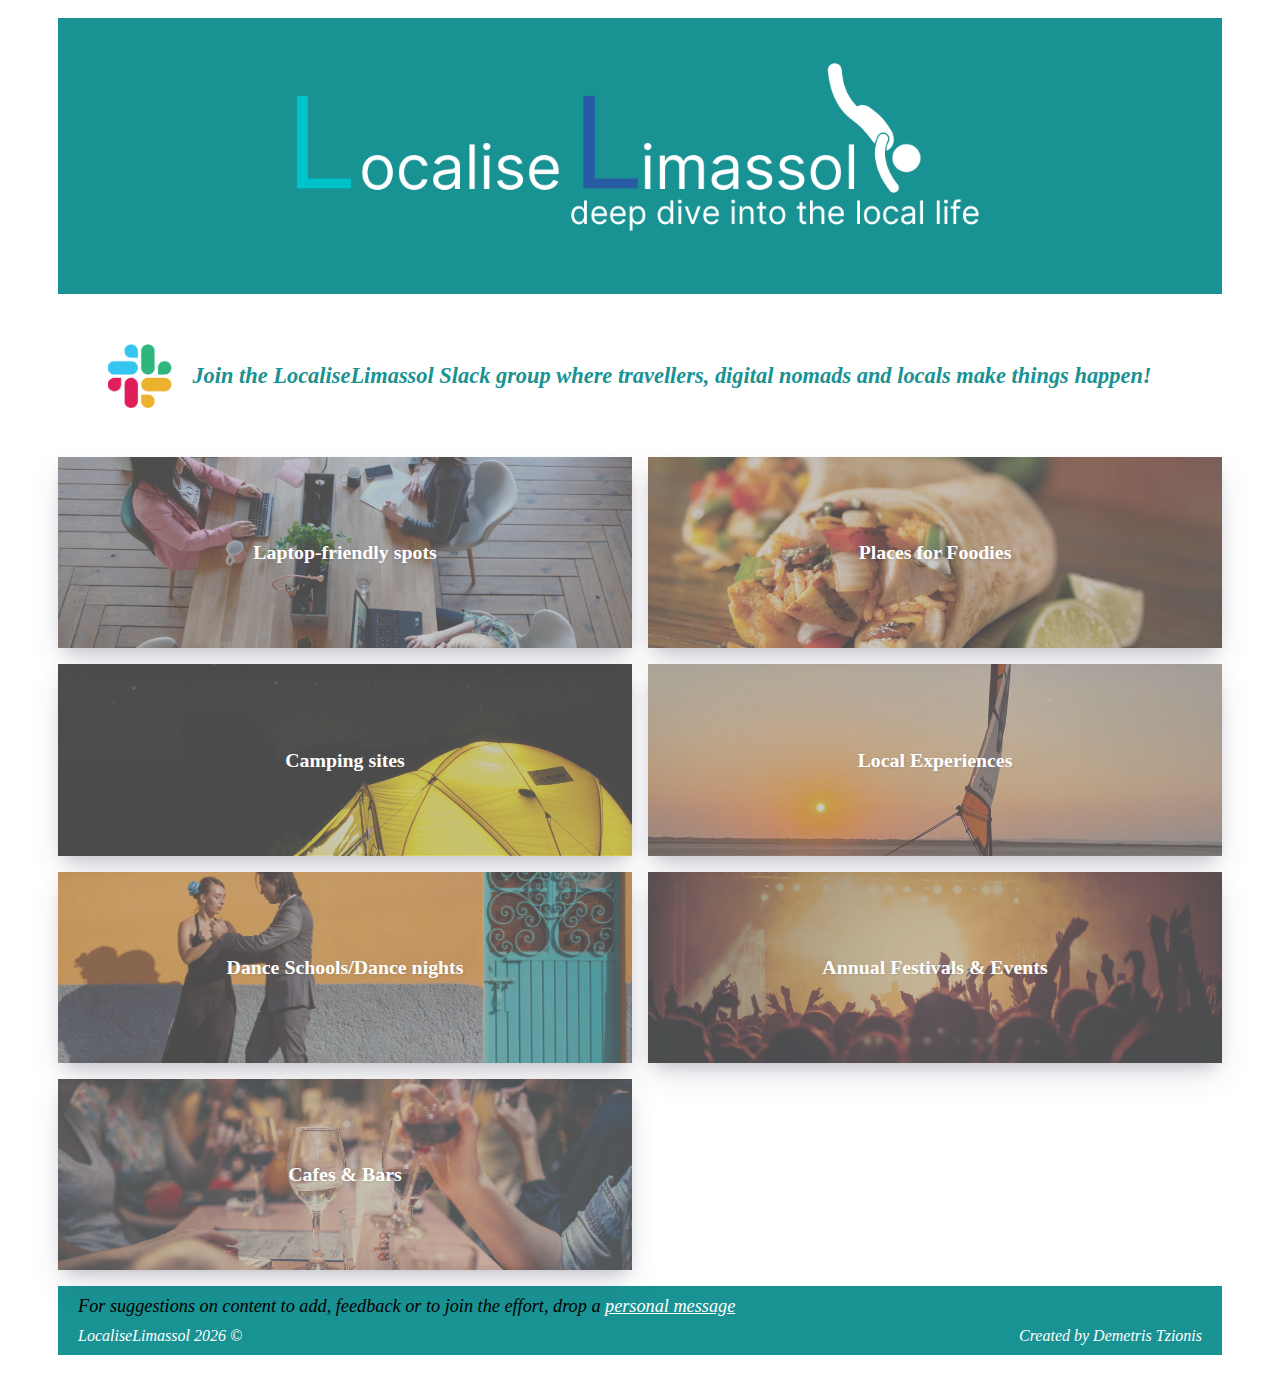
==== index.html @ a8b84a33 "changes" ====
<!DOCTYPE html>
<html lang="en">
  <head>
    <meta charset="UTF-8" />
    <meta name="viewport" content="width=device-width, initial-scale=1.0" />
    <!-- <meta name="viewport" content="width=device-width" /> -->

    <link rel="stylesheet" href="stylesheet.css" />
    <!-- link to add Bootstrap -->
    <link
      href="https://cdn.jsdelivr.net/npm/bootstrap@5.2.3/dist/css/bootstrap.min.css"
      rel="stylesheet"
      integrity="sha384-rbsA2VBKQhggwzxH7pPCaAqO46MgnOM80zW1RWuH61DGLwZJEdK2Kadq2F9CUG65"
      crossorigin="anonymous"
    />
    <title>Localise Limassol guide</title>
  </head>

  <body>
    <div class="page-container">
      <div class="homepage-banner">
        <img
          src="images/banner_image.png"
          alt="LL_banner_image"
          class="banner-image"
        />
      </div>

      <div style="padding: 10px 0 10px 0">
        <a
          href="https://join.slack.com/t/localiselimassol/shared_invite/zt-1lmui3j42-3u9LWH~Rt6pxTNJjJW_2bg"
          style="text-decoration: none"
        >
          <div class="slack_link">
            <div class="slack_logo">
              <img
                class="slack_image"
                src="images/slack_logo.webp"
                alt="slack_logo"
              />
            </div>
            <div class="slack_link_text">
              <h2 style="font-size: calc(1em + 0.5vw)">
                <em>
                  Join the <strong>LocaliseLimassol Slack group</strong> where
                  travellers, digital nomads and locals make things happen!</em
                >
              </h2>
            </div>
          </div>
        </a>
      </div>
      <div class="cards-categories">
        <!-- laptop-friendly cafes & coworkings -->
        <a
          href="https://goo.gl/maps/1qXcEgEuSHRnoxiJ8"
          class="card-category"
          target="_blank"
          style="
            background-image: linear-gradient(
                rgba(0, 0, 0, 0.3),
                rgba(0, 0, 0, 0.3)
              ),
              url('images/laptop_cafes.jpg');
          "
        >
          Laptop-friendly spots
        </a>

        <!-- foodie places -->
        <a
          href="https://goo.gl/maps/azJbjND2URUSGFXr6"
          class="card-category"
          target="_blank"
          style="
            background-image: linear-gradient(
                rgba(0, 0, 0, 0.3),
                rgba(0, 0, 0, 0.3)
              ),
              url('images/foodie_places.jpg');
          "
        >
          Places for Foodies
        </a>

        <!-- camping -->
        <a
          href="https://goo.gl/maps/Th1WU4tLkbC664MfA"
          class="card-category"
          target="_blank"
          style="
            background-image: linear-gradient(
                rgba(0, 0, 0, 0.3),
                rgba(0, 0, 0, 0.3)
              ),
              url('images/camping.jpg');
          "
        >
          Camping sites
        </a>

        <!-- local experiences -->
        <a
          href="local_experiences.html"
          class="card-category"
          target="_blank"
          style="
            background-image: linear-gradient(
                rgba(0, 0, 0, 0.3),
                rgba(0, 0, 0, 0.3)
              ),
              url('images/local_experiences.jpg');
          "
        >
          Local Experiences
        </a>

        <!-- dance schools/places -->
        <a
          href="https://goo.gl/maps/K4gyEoMiTsfsdj3j6"
          class="card-category"
          target="_blank"
          style="
            background-image: linear-gradient(
                rgba(0, 0, 0, 0.3),
                rgba(0, 0, 0, 0.3)
              ),
              url('images/dance.jpg');
          "
        >
          Dance Schools/Dance nights
        </a>

        <!-- festivals & events -->
        <a
          href="festivals_and_events.html"
          class="card-category"
          target="_blank"
          style="
            background-image: linear-gradient(
                rgba(0, 0, 0, 0.3),
                rgba(0, 0, 0, 0.3)
              ),
              url('images/festivals_and_events.jpg');
          "
        >
          Annual Festivals & Events
        </a>

        <!-- cafes & bars -->
        <a
          href="https://goo.gl/maps/CNMFwobNTwGWL1mh7"
          class="card-category"
          target="_blank"
          style="
            background-image: linear-gradient(
                rgba(0, 0, 0, 0.3),
                rgba(0, 0, 0, 0.3)
              ),
              url('images/cafes_bars.jpg');
          "
        >
          Cafes & Bars
        </a>
      </div>

      <div class="footer">
        <div style="font-size: calc(.5em + .8vw); margin: 0 20px 10px 20px; white-space: nowrap; color: black">
          <em>For suggestions on content to add, feedback or to join the effort, drop a <a href="https://www.facebook.com/dimitzion" style="color: white;">personal message</a></em>
        </div>
        <div style="display:flex; justify-content: space-between">
          <div class="footer-copyright">
            <em
              >LocaliseLimassol
              <script>
                document.write(new Date().getFullYear());
              </script>
              ©
            </em>
          </div>
          <div class="creator">
            <em>Created by <a href="https://www.linkedin.com/in/dimi/" target="_blank" style="color: white; text-decoration: none">Demetris Tzionis</a></em>
          </div>
        </div>
      </div>
      </div>
    </div>
  </body>
</html>
---- stylesheet.css ----
/* .container {
} */

.homepage-banner {
  height: 20vw;
  min-height: 160px;
  background-color: #199293;
  display: flex;
  justify-content: center;
  align-items: center;
  padding-bottom: 20px;

  /* &-text {
    font-size: 61px;
    color: white;
  } */
}

* {
  /* border: 1px solid red; */
}

.page-container {
  padding: 10px 50px 10px 50px;
}

.card-category {
  background-size: cover;
  background-position: center;
  /* height: 388px; */
  display: flex;
  justify-content: center;
  align-items: center;
  color: white;
  font-size: calc(0.6em + 0.8vw);
  font-weight: bold;
  text-shadow: 1px 1px 3px rgba(0, 0, 0, 0.2);
  box-shadow: rgba(50, 50, 93, 0.25) 0px 13px 27px -5px,
    rgba(0, 0, 0, 0.3) 0px 8px 16px -8px;
  transition: 0.2s;
  opacity: 0.7;
  text-decoration: none;
  aspect-ratio: 3 / 1;

  /* &:hover {
    // transform: scale(1.02);
    opacity: 1;
  } */
}

.cards-categories {
  display: grid;
  grid-template-columns: 1fr 1fr;
  grid-gap: 16px;
}

/* Smallest device */
@media (min-width: 100px) and (max-width: 575px) {
  .cards-categories {
    grid-template-columns: 1fr;
  }
}

/* Small devices (landscape phones, 576px and up) */
@media (min-width: 576px) {
  .cards-categories {
    grid-template-columns: 1fr;
  }
}

/* Medium devices (tablets, 768px and up) */
@media (min-width: 768px) {
  .cards-categories {
    grid-template-columns: 1fr 1fr;
  }
}

/* Large devices (desktops, 992px and up) */
@media (min-width: 992px) {
  .cards-categories {
    grid-template-columns: 1fr 1fr;
  }
}

/* Extra large devices (large desktops, 1200px and up) */
@media (min-width: 1200px) {
  .cards-categories {
    grid-template-columns: 1fr 1fr;
  }
}

.title {
  background-color: #199293;
  display: flex;
  justify-content: space-between;
  align-items: center;
  color: white;
  height: 150px;
  margin-bottom: 10px;
  font-size: calc(1.1em + 1.2vw);
  padding: 0 10px 0 10px;
}

.slack_link {
  display: flex;
  color: #199293;
  justify-content: center;
  padding: 20px;
  transition: 0.3s;
}

.slack_link:hover {
  background-color: #c7ebf0;
}

.slack_link_text {
  display: flex;
  justify-content: center;
  align-items: center;
  padding: 20px;
}

.slack_logo {
  display: flex;
  justify-content: center;
  align-items: center;
}

.slack_image {
  width: 5vw;
  min-width: 40px;
}

/* .footer {
  width: 100%;
  height: 5vw;
  background-color: #199293;
  margin-top: 16px;
  /* padding: 30px 30px 30px 50px; */
/* color: white;
  min-height: 40px;
} */

.banner-image {
  width: 65%;
  min-width: 310px;
}

.logo-image {
  width: 25%;
  min-width: 65px;
}

.footer {
  background: #199293;
  /* display: flex; */
  /* align-items: center; */
  /* justify-content: space-between; */
  flex-direction: column;
  /* height: 100px; */
  height: fit-content;
  /* max-height: 60px; */
  padding: 0px 50px;
  color: white;
  width: 100%;
  margin-top: 16px;
  font-size: calc(0.2em + 1vw);
  padding: 10px 0 10px 0;
}

.footer-links {
  display: flex;
  align-items: center;
}
.footer-links a {
  display: flex;
  color: black;
  opacity: 0.15;
  text-decoration: none;
  font-size: 24px;
  padding: 0px 10px;
  width: 100%;
}
.footer-links a:hover {
  opacity: 1;
}

.footer-copyright {
  margin-left: 20px;
}

.creator {
  margin-right: 20px;
}
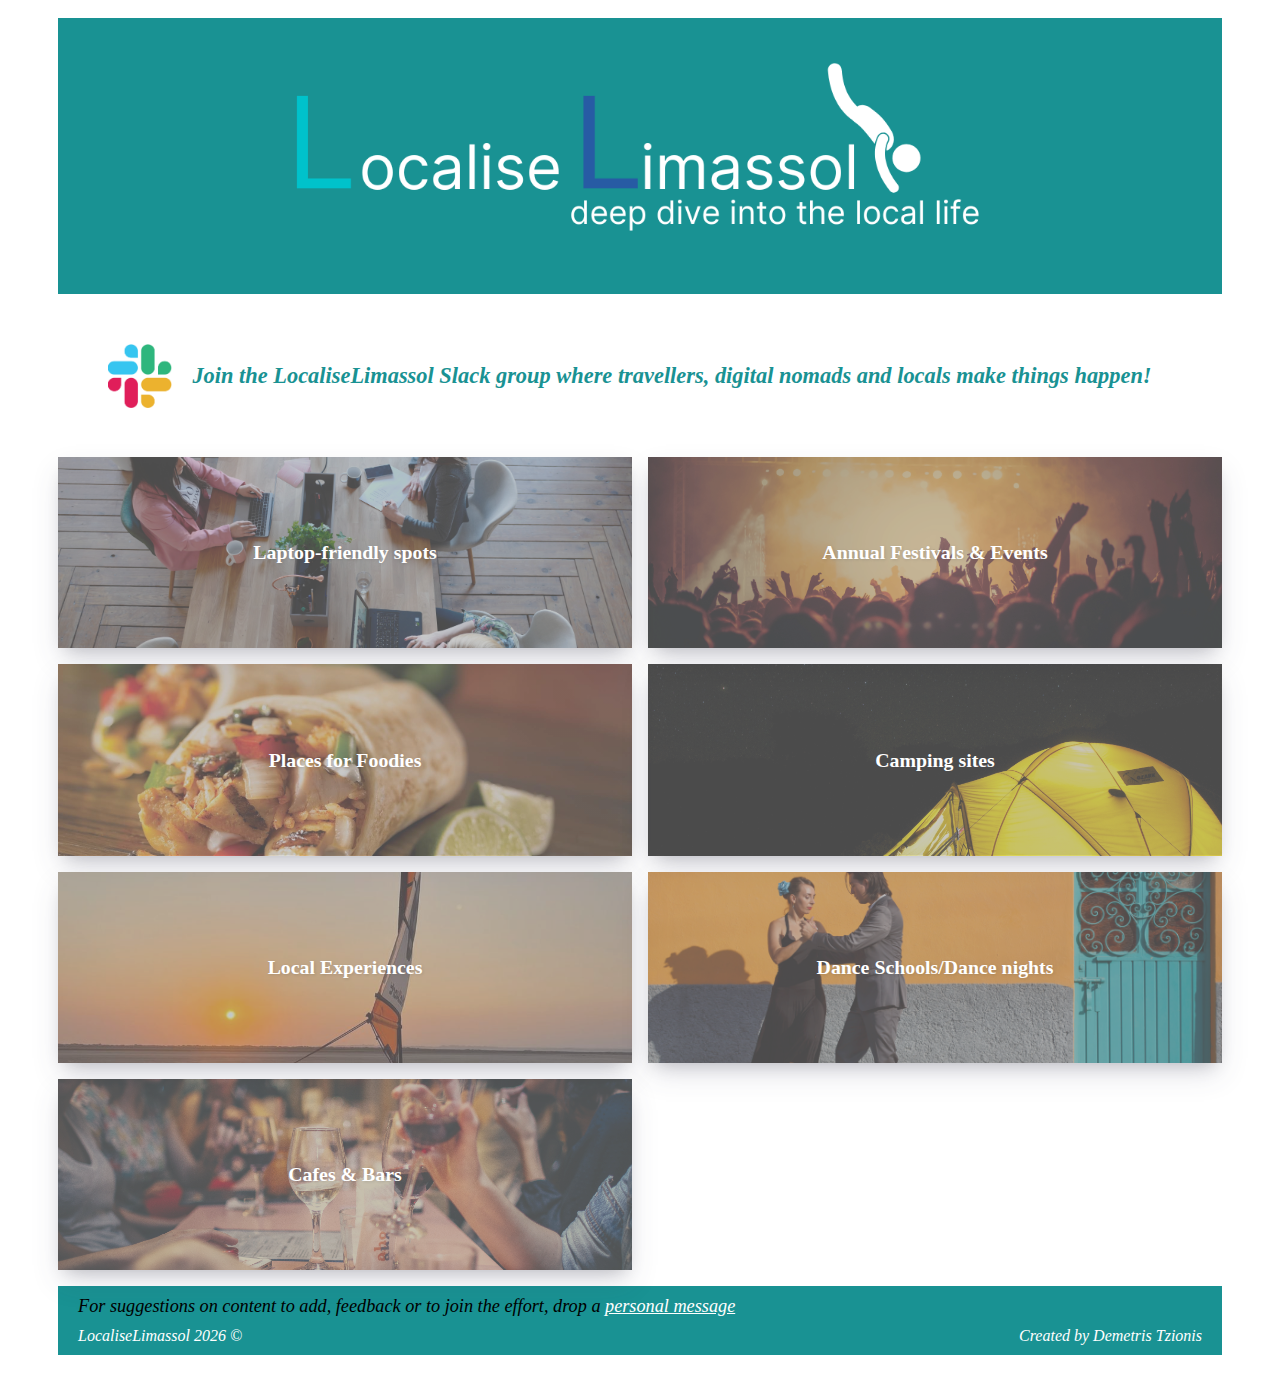
==== commit 9fc9ff29: "changes" ====
--- a/index.html
+++ b/index.html
@@ -67,6 +67,22 @@
           Laptop-friendly spots
         </a>
 
+        <!-- festivals & events -->
+        <a
+          href="festivals_and_events.html"
+          class="card-category"
+          target="_blank"
+          style="
+            background-image: linear-gradient(
+                rgba(0, 0, 0, 0.3),
+                rgba(0, 0, 0, 0.3)
+              ),
+              url('images/festivals_and_events.jpg');
+          "
+        >
+          Annual Festivals & Events
+        </a>
+
         <!-- foodie places -->
         <a
           href="https://goo.gl/maps/azJbjND2URUSGFXr6"
@@ -131,22 +147,6 @@
           Dance Schools/Dance nights
         </a>
 
-        <!-- festivals & events -->
-        <a
-          href="festivals_and_events.html"
-          class="card-category"
-          target="_blank"
-          style="
-            background-image: linear-gradient(
-                rgba(0, 0, 0, 0.3),
-                rgba(0, 0, 0, 0.3)
-              ),
-              url('images/festivals_and_events.jpg');
-          "
-        >
-          Annual Festivals & Events
-        </a>
-
         <!-- cafes & bars -->
         <a
           href="https://goo.gl/maps/CNMFwobNTwGWL1mh7"
--- a/stylesheet.css
+++ b/stylesheet.css
@@ -95,10 +95,10 @@
   justify-content: space-between;
   align-items: center;
   color: white;
-  height: 150px;
+  height: fit-content;
   margin-bottom: 10px;
-  font-size: calc(1.1em + 1.2vw);
-  padding: 0 10px 0 10px;
+  font-size: calc(0.9em + 1.1vw);
+  padding: 10px 10px 10px 10px;
 }
 
 .slack_link {
@@ -147,7 +147,8 @@
 }
 
 .logo-image {
-  width: 25%;
+  /* width: 25%; */
+  width: 7vw;
   min-width: 65px;
 }
 
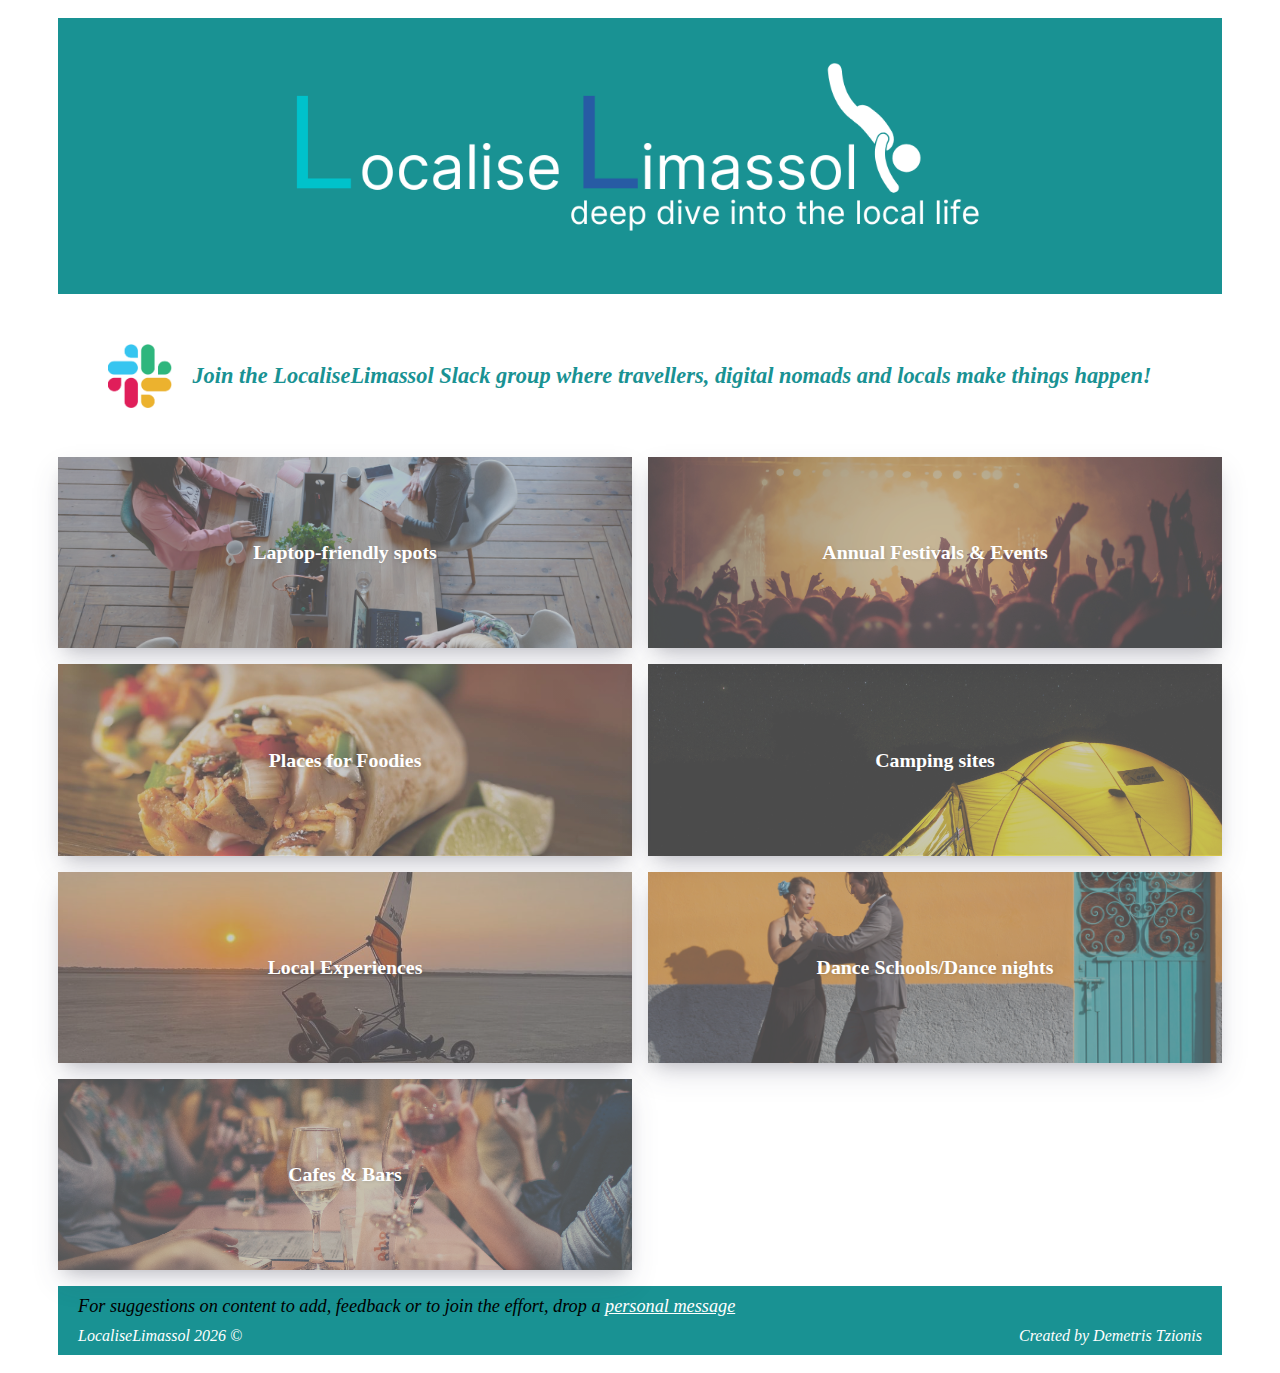
==== commit a1b6d9c7: "favicon added" ====
--- a/index.html
+++ b/index.html
@@ -5,6 +5,9 @@
     <meta name="viewport" content="width=device-width, initial-scale=1.0" />
     <!-- <meta name="viewport" content="width=device-width" /> -->
 
+    <title>LocaliseLimassol guide</title>
+    <link rel="icon" type="image/x-icon" href="images/favicon.ico">
+    <!-- <link rel="shortcut icon" type="image/jpg" href="images/favicon.ico"/> -->
     <link rel="stylesheet" href="stylesheet.css" />
     <!-- link to add Bootstrap -->
     <link
@@ -13,7 +16,6 @@
       integrity="sha384-rbsA2VBKQhggwzxH7pPCaAqO46MgnOM80zW1RWuH61DGLwZJEdK2Kadq2F9CUG65"
       crossorigin="anonymous"
     />
-    <title>Localise Limassol guide</title>
   </head>
 
   <body>
@@ -29,6 +31,7 @@
       <div style="padding: 10px 0 10px 0">
         <a
           href="https://join.slack.com/t/localiselimassol/shared_invite/zt-1lmui3j42-3u9LWH~Rt6pxTNJjJW_2bg"
+          target="_blank"
           style="text-decoration: none"
         >
           <div class="slack_link">
@@ -165,7 +168,7 @@
       </div>
 
       <div class="footer">
-        <div style="font-size: calc(.5em + .8vw); margin: 0 20px 10px 20px; white-space: nowrap; color: black">
+        <div class="message-to-users">
           <em>For suggestions on content to add, feedback or to join the effort, drop a <a href="https://www.facebook.com/dimitzion" style="color: white;">personal message</a></em>
         </div>
         <div style="display:flex; justify-content: space-between">
--- a/stylesheet.css
+++ b/stylesheet.css
@@ -143,7 +143,7 @@
 
 .banner-image {
   width: 65%;
-  min-width: 310px;
+  min-width: 250px;
 }
 
 .logo-image {
@@ -193,3 +193,10 @@
 .creator {
   margin-right: 20px;
 }
+
+.message-to-users {
+  font-size: calc(0.5em + 0.8vw);
+  margin: 0 20px 10px 20px;
+  /* white-space: nowrap; */
+  color: black;
+}
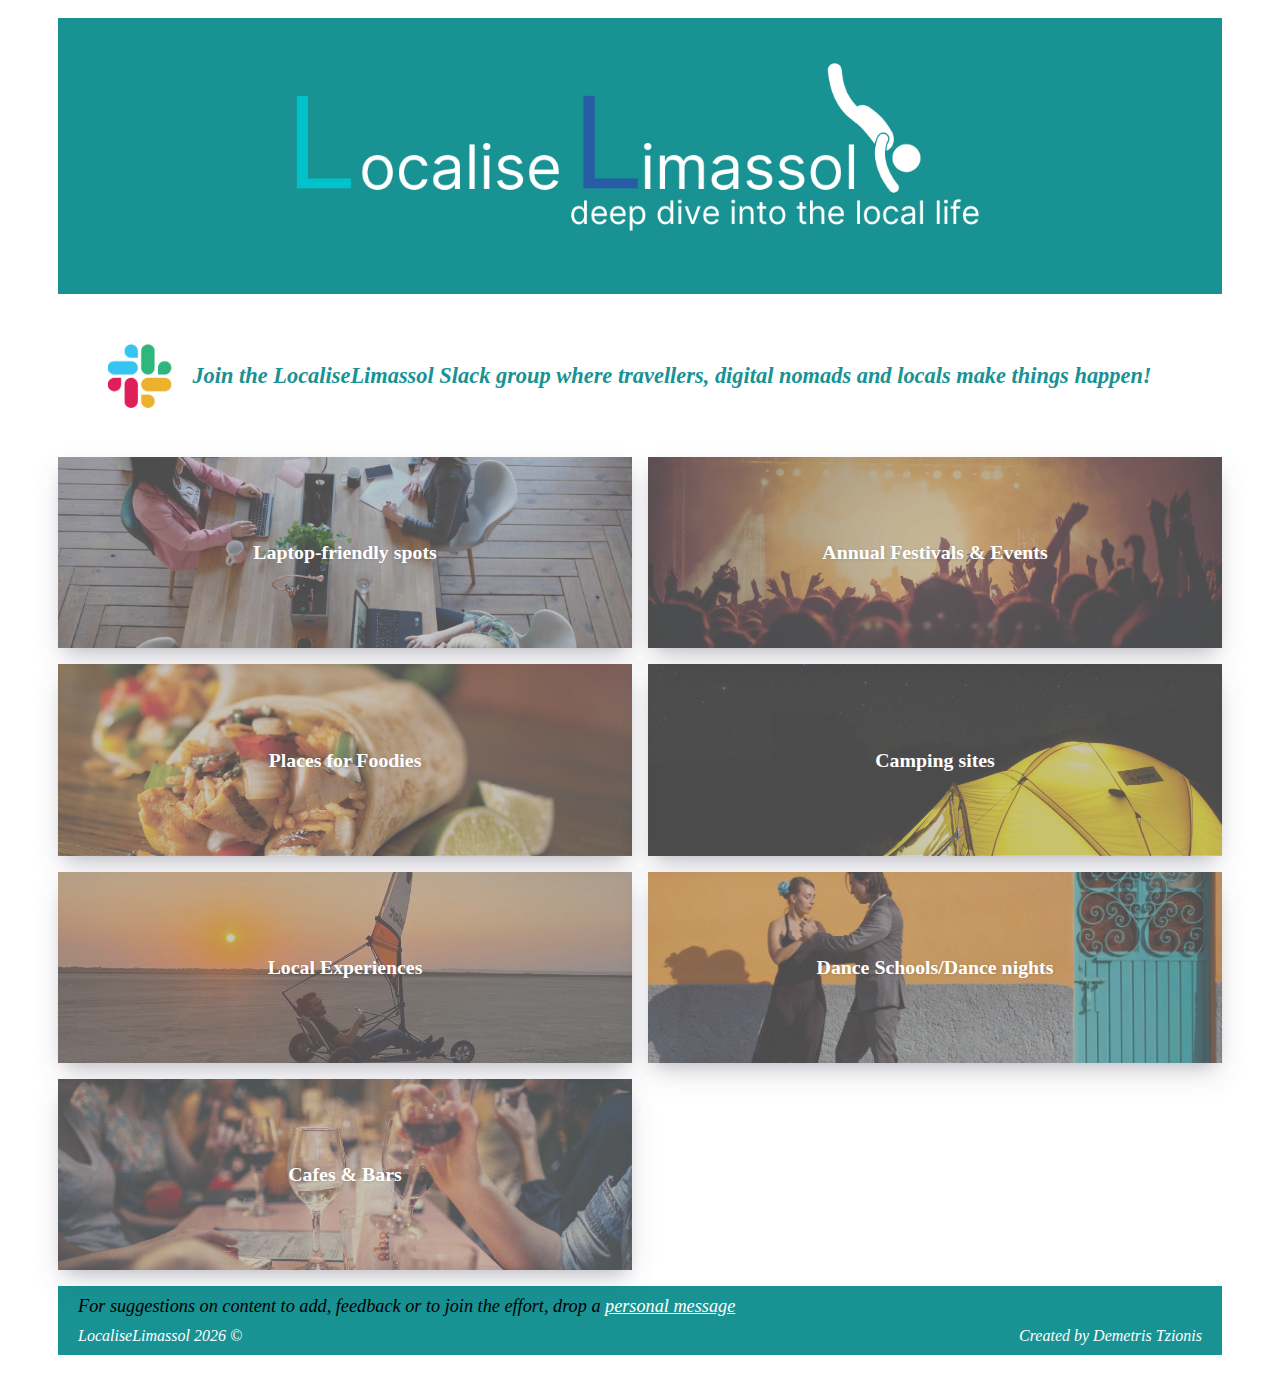
==== commit d60d0817: "populated title and meta description in Head" ====
--- a/index.html
+++ b/index.html
@@ -5,7 +5,8 @@
     <meta name="viewport" content="width=device-width, initial-scale=1.0" />
     <!-- <meta name="viewport" content="width=device-width" /> -->
 
-    <title>LocaliseLimassol guide</title>
+    <title>LocaliseLimassol | A no-frills Limassol & Cyprus guide</title>
+    <meta name="description" content="LocaliseLimassol brings beautiful information straight into your hands to make you deep dive into the local life from Day 1 on the island">
     <link rel="icon" type="image/x-icon" href="images/favicon.ico">
     <!-- <link rel="shortcut icon" type="image/jpg" href="images/favicon.ico"/> -->
     <link rel="stylesheet" href="stylesheet.css" />
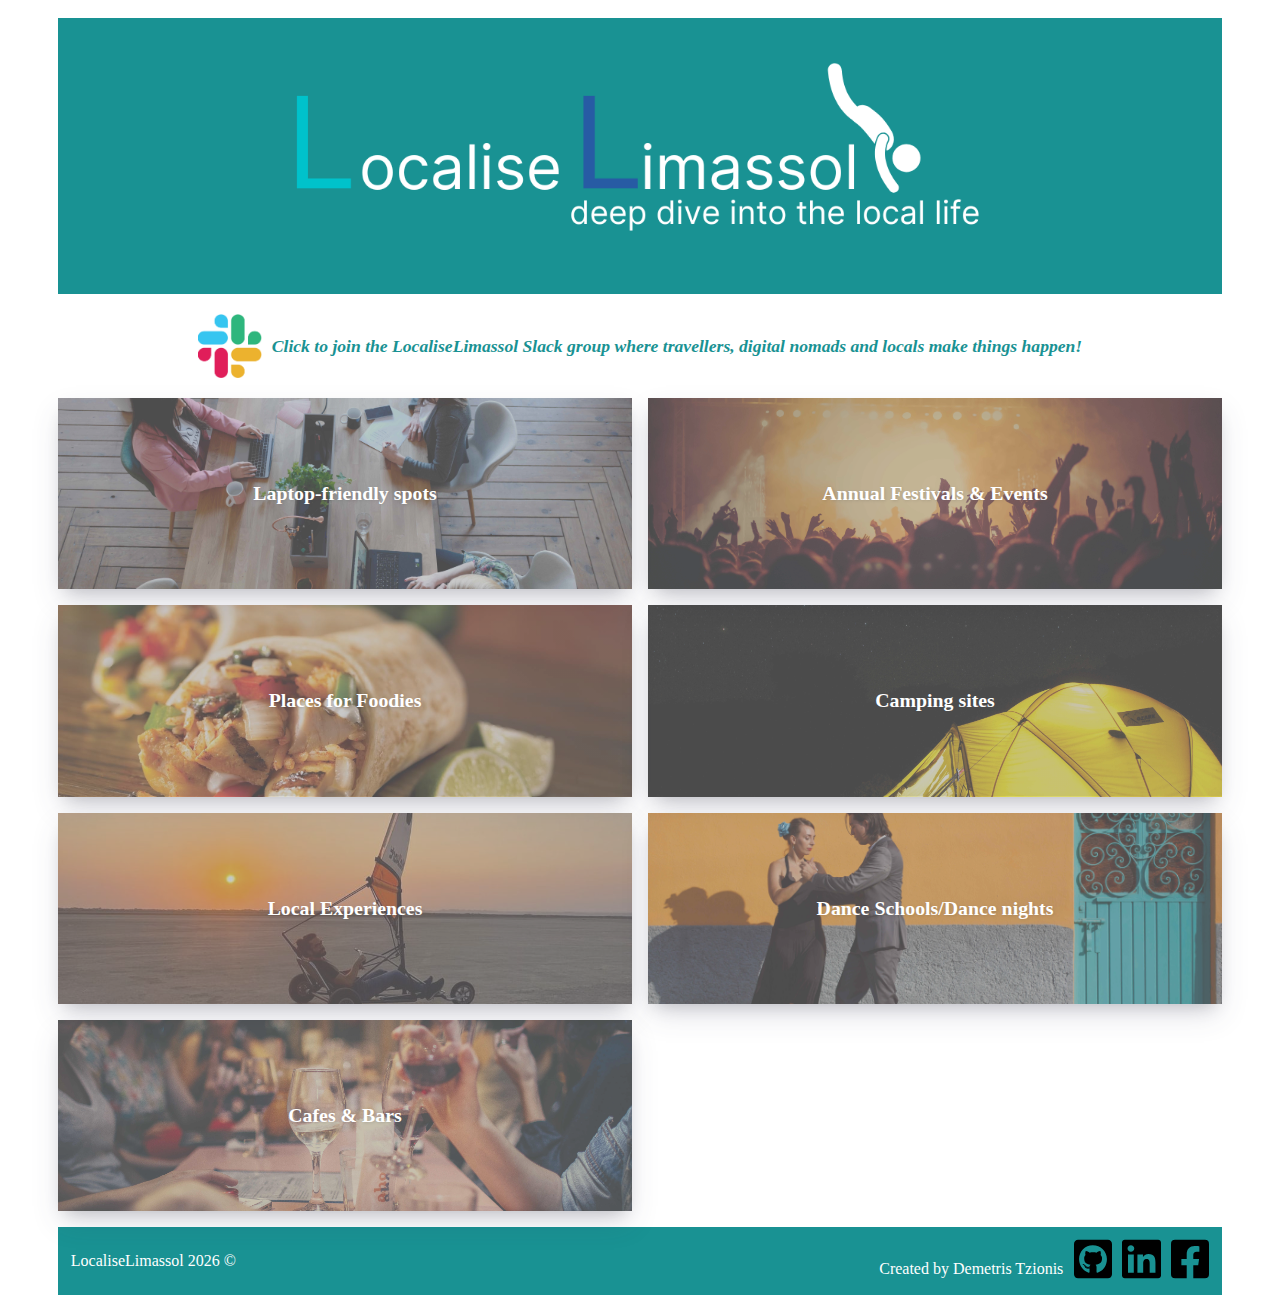
==== commit 083cb306: "changes" ====
--- a/index.html
+++ b/index.html
@@ -29,7 +29,7 @@
         />
       </div>
 
-      <div style="padding: 10px 0 10px 0">
+      <div>
         <a
           href="https://join.slack.com/t/localiselimassol/shared_invite/zt-1lmui3j42-3u9LWH~Rt6pxTNJjJW_2bg"
           target="_blank"
@@ -38,15 +38,15 @@
           <div class="slack_link">
             <div class="slack_logo">
               <img
-                class="slack_image"
+                class="slack-image"
                 src="images/slack_logo.webp"
                 alt="slack_logo"
               />
             </div>
-            <div class="slack_link_text">
-              <h2 style="font-size: calc(1em + 0.5vw)">
+            <div class="slack-link-text">
+              <h2 style="font-size: calc(0.7em + 0.5vw)">
                 <em>
-                  Join the <strong>LocaliseLimassol Slack group</strong> where
+                  Click to join the <strong>LocaliseLimassol Slack group</strong> where
                   travellers, digital nomads and locals make things happen!</em
                 >
               </h2>
@@ -169,21 +169,36 @@
       </div>
 
       <div class="footer">
-        <div class="message-to-users">
+        <!-- <div class="message-to-users">
           <em>For suggestions on content to add, feedback or to join the effort, drop a <a href="https://www.facebook.com/dimitzion" style="color: white;">personal message</a></em>
-        </div>
-        <div style="display:flex; justify-content: space-between">
+        </div> -->
+        <div style="display: flex; justify-content: space-between">
           <div class="footer-copyright">
-            <em
-              >LocaliseLimassol
-              <script>
-                document.write(new Date().getFullYear());
-              </script>
-              ©
-            </em>
+            LocaliseLimassol
+            <script>
+              document.write(new Date().getFullYear());
+            </script>
+            ©
           </div>
           <div class="creator">
-            <em>Created by <a href="https://www.linkedin.com/in/dimi/" target="_blank" style="color: white; text-decoration: none">Demetris Tzionis</a></em>
+            <p style="margin-bottom: 0">Created by Demetris Tzionis</p>
+            <div style="display: flex; margin-left: 0.8vw">
+              <a
+                style="margin-right: 0.8vw"
+                class="media-icon"
+                href="https://github.com/D-i-m-i"
+                ><img src="images/github.svg" alt="github icon"
+              /></a>
+              <a
+                style="margin-right: 0.8vw"
+                class="media-icon"
+                href="https://www.linkedin.com/in/dimi/"
+                ><img src="images/linkedin.svg" alt="linkedin icon"
+              /></a>
+              <a class="media-icon" href="https://www.facebook.com/dimitzion/"
+                ><img src="images/square-facebook.svg" alt="facebook icon"
+              /></a>
+            </div>
           </div>
         </div>
       </div>
--- a/stylesheet.css
+++ b/stylesheet.css
@@ -3,7 +3,7 @@
 
 .homepage-banner {
   height: 20vw;
-  min-height: 160px;
+  min-height: 140px;
   background-color: #199293;
   display: flex;
   justify-content: center;
@@ -113,11 +113,11 @@
   background-color: #c7ebf0;
 }
 
-.slack_link_text {
-  display: flex;
-  justify-content: center;
-  align-items: center;
-  padding: 20px;
+.slack-link-text {
+  display: flex;
+  justify-content: center;
+  align-items: center;
+  padding-left: 10px;
 }
 
 .slack_logo {
@@ -126,9 +126,9 @@
   align-items: center;
 }
 
-.slack_image {
+.slack-image {
   width: 5vw;
-  min-width: 40px;
+  min-width: 30px;
 }
 
 /* .footer {
@@ -187,11 +187,17 @@
 }
 
 .footer-copyright {
-  margin-left: 20px;
+  margin-left: 1vw;
+  display: flex;
+  align-items: center;
 }
 
 .creator {
-  margin-right: 20px;
+  margin-right: 1vw;
+  display: flex;
+  justify-content: space-between;
+  align-items: center;
+  /* width: 30%; */
 }
 
 .message-to-users {
@@ -200,3 +206,10 @@
   /* white-space: nowrap; */
   color: black;
 }
+
+.media-icon {
+  display: block;
+  width: 3vw;
+  min-width: 15px;
+  max-width: 50px;
+}
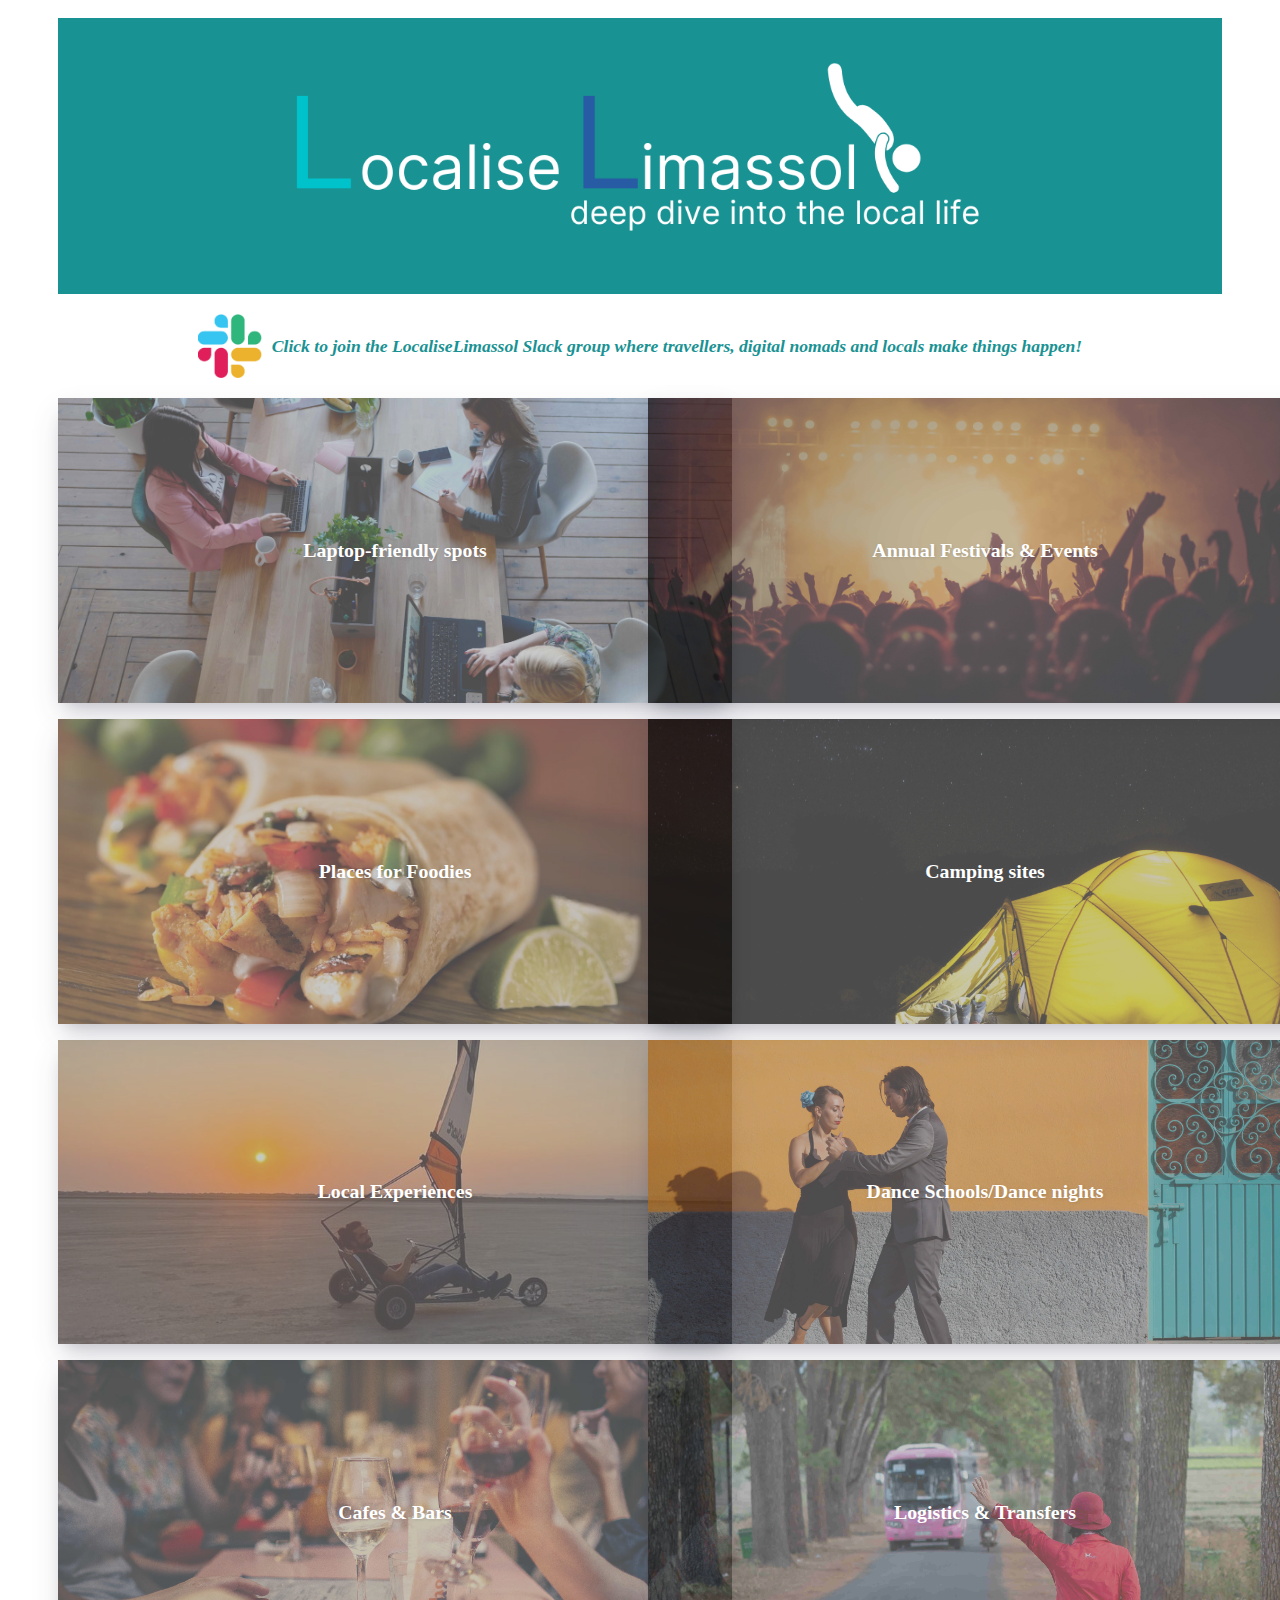
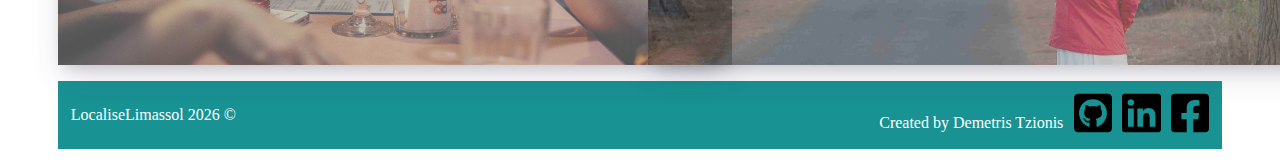
==== commit f7f8f18d: "added new things" ====
--- a/index.html
+++ b/index.html
@@ -166,6 +166,22 @@
         >
           Cafes & Bars
         </a>
+
+         <!-- Logistics -->
+         <a
+         href="logisticsandtransfers.html"
+         class="card-category"
+         target="_blank"
+         style="
+           background-image: linear-gradient(
+               rgba(0, 0, 0, 0.3),
+               rgba(0, 0, 0, 0.3)
+             ),
+             url('images/transfers.jpg');
+         "
+       >
+         Logistics & Transfers
+       </a>
       </div>
 
       <div class="footer">
--- a/stylesheet.css
+++ b/stylesheet.css
@@ -40,7 +40,10 @@
   transition: 0.2s;
   opacity: 0.7;
   text-decoration: none;
-  aspect-ratio: 3 / 1;
+  height: 16vw;
+  width: 100%;
+  padding: 50px;
+  text-align: center;
 
   /* &:hover {
     // transform: scale(1.02);
@@ -213,3 +216,7 @@
   min-width: 15px;
   max-width: 50px;
 }
+
+.padding-links {
+  padding: 20px;
+}
